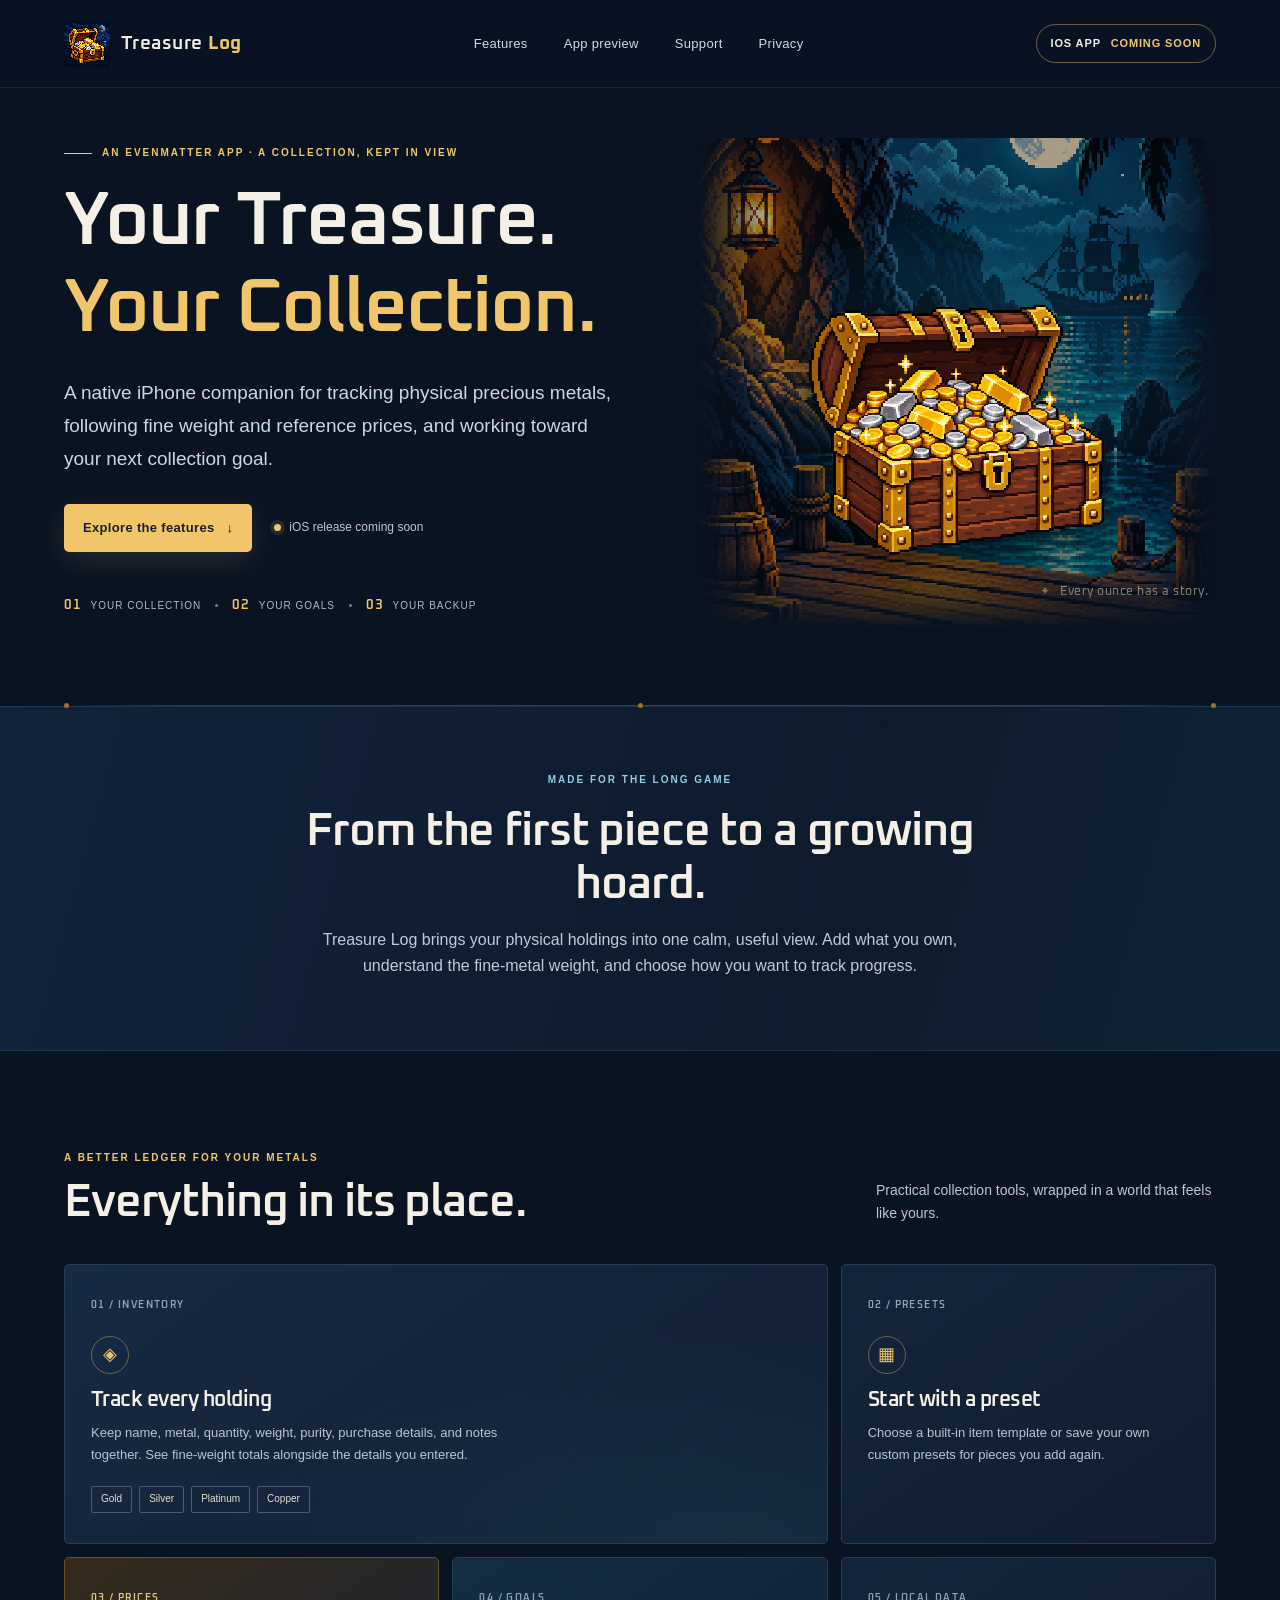
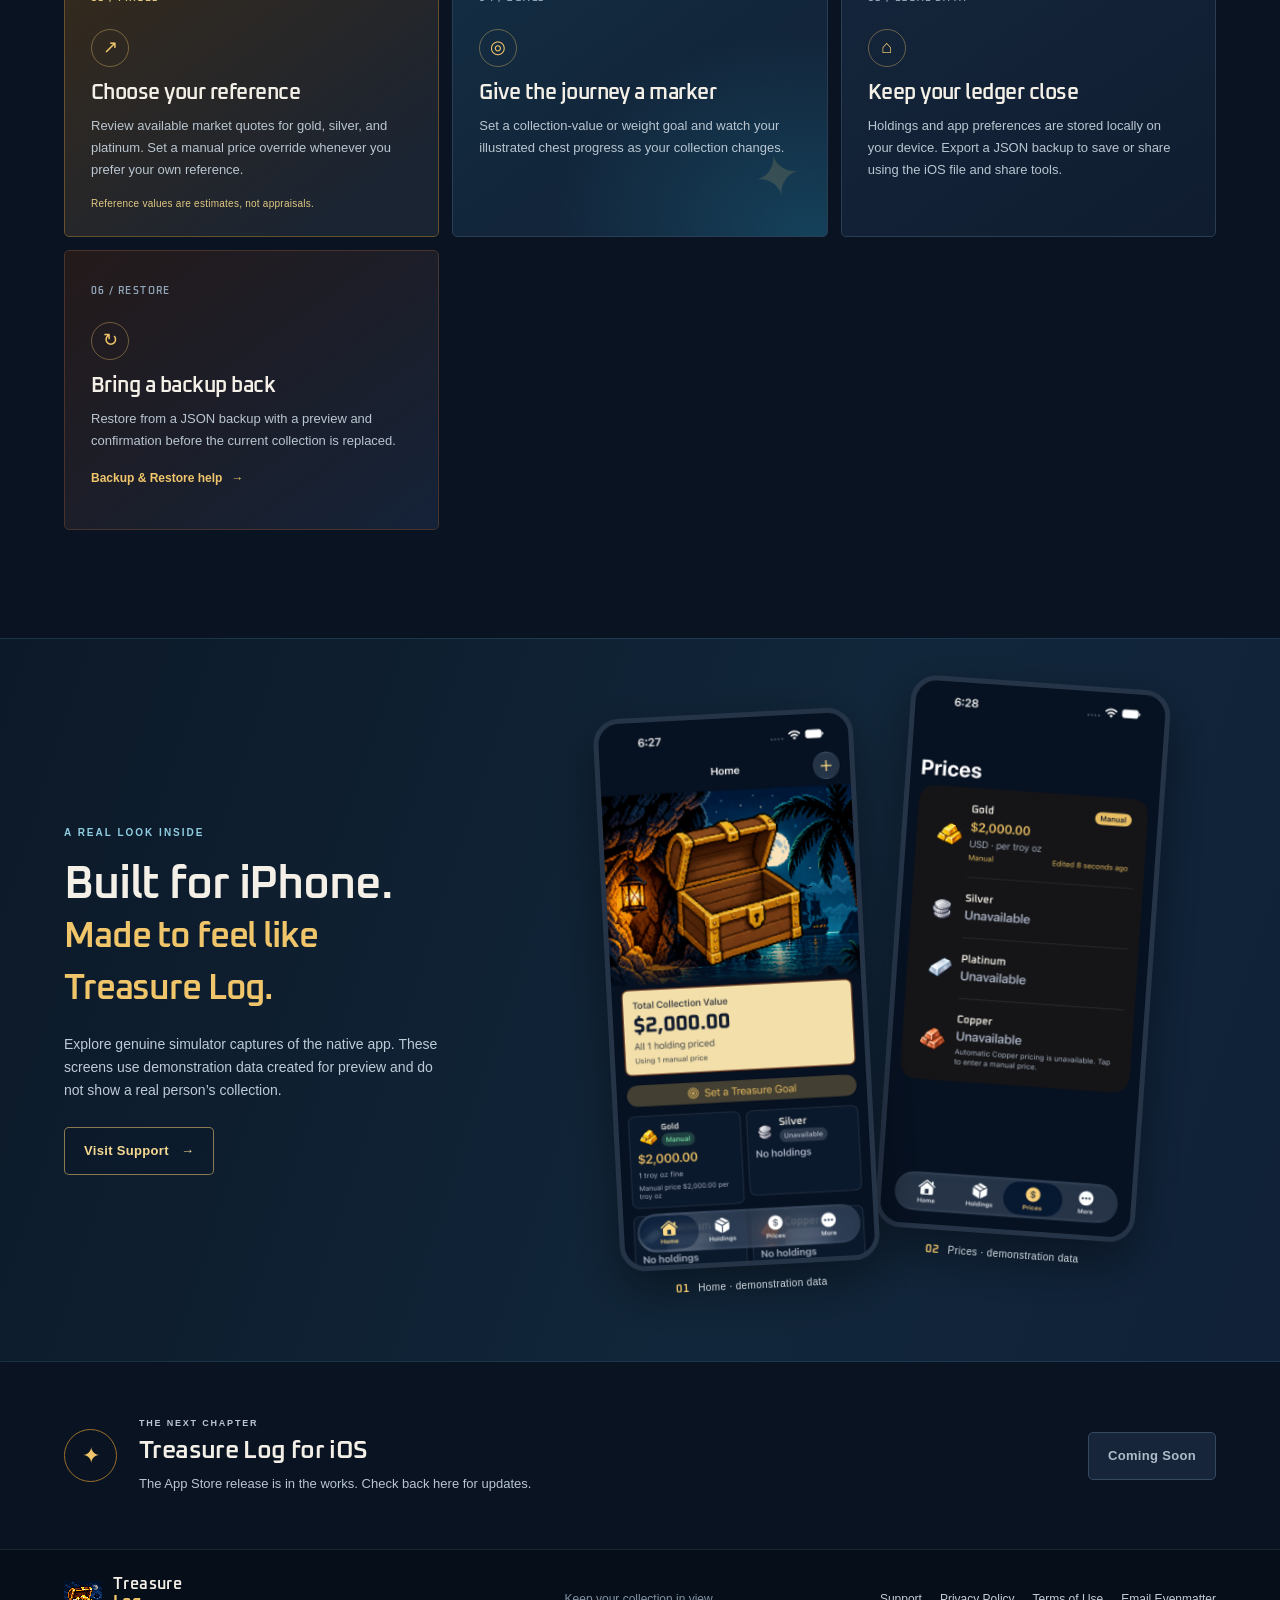
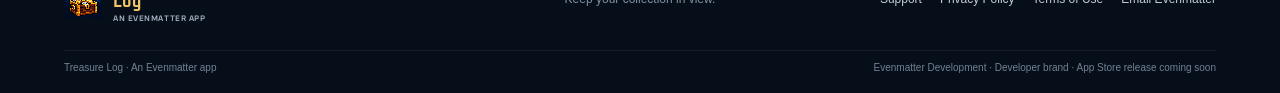
==== docs/index.html @ 1ab5347d "Initial Treasure Log website" ====
<!doctype html>
<html lang="en">
<head>
  <meta charset="utf-8">
  <meta name="viewport" content="width=device-width, initial-scale=1">
  <meta name="theme-color" content="#091322">
  <meta name="description" content="Treasure Log is an iOS collection tracker for physical precious metals, with fine-weight estimates, price references, collection goals, and JSON backup.">
  <title>Your Treasure. Your Collection. — Treasure Log</title>
  <link rel="icon" href="assets/brand/treasurelog-logo.png" type="image/png">
  <link rel="preload" href="assets/fonts/oxanium.ttf" as="font" type="font/ttf" crossorigin>
  <link rel="stylesheet" href="styles/site.css">
</head>
<body>
  <a class="skip-link" href="#main">Skip to content</a>
  <header class="site-header">
    <a class="brand" href="./" aria-label="Treasure Log home">
      <img src="assets/brand/treasurelog-logo.png" width="52" height="52" alt="">
      <span>Treasure <b>Log</b></span>
    </a>
    <nav class="main-nav" aria-label="Main navigation">
      <a href="#features">Features</a>
      <a href="#screenshots">App preview</a>
      <a href="support/">Support</a>
      <a href="privacy/">Privacy</a>
    </nav>
    <a class="nav-cta" href="#availability">iOS app <span>Coming Soon</span></a>
  </header>

  <main id="main">
    <section class="hero wrap">
      <div class="hero-copy">
        <p class="eyebrow"><span class="eyebrow-line"></span> An Evenmatter app · A collection, kept in view</p>
      <h1>Your Treasure.<br><em>Your Collection.</em></h1>
      <p class="hero-intro">A native iPhone companion for tracking physical precious metals, following fine weight and reference prices, and working toward your next collection goal.</p>
        <div class="hero-actions">
          <a class="button button-gold" href="#features">Explore the features <span aria-hidden="true">↓</span></a>
          <span class="coming-note"><span class="status-dot"></span> iOS release coming soon</span>
        </div>
        <div class="hero-proof" aria-label="Product summary">
          <span><b>01</b> Your collection</span><i></i><span><b>02</b> Your goals</span><i></i><span><b>03</b> Your backup</span>
        </div>
      </div>
      <div class="hero-scene" role="img" aria-label="Pixel-art moonlit cove with an open treasure chest">
        <div class="scene-glow"></div>
        <img class="cove-art" src="assets/brand/moonlit-cove.png" width="1024" height="1536" alt="">
        <img class="chest-art" src="assets/brand/treasure-chest.png" width="1536" height="1024" alt="">
        <div class="scene-caption"><span class="scene-caption-mark">✦</span> Every ounce has a story.</div>
      </div>
      <div class="hero-bottom-rule"><span></span><span></span><span></span></div>
    </section>

    <section class="intro-band">
      <div class="wrap intro-inner">
        <p class="eyebrow eyebrow-light">Made for the long game</p>
        <h2>From the first piece to a growing hoard.</h2>
        <p>Treasure Log brings your physical holdings into one calm, useful view. Add what you own, understand the fine-metal weight, and choose how you want to track progress.</p>
      </div>
    </section>

    <section class="features-section wrap section-pad" id="features">
      <div class="section-heading">
        <div><p class="eyebrow">A better ledger for your metals</p><h2>Everything in its place.</h2></div>
        <p>Practical collection tools, wrapped in a world that feels like yours.</p>
      </div>
      <div class="feature-grid">
        <article class="feature-card feature-card-large">
          <span class="feature-index">01 / INVENTORY</span><div class="feature-icon" aria-hidden="true">◈</div>
          <h3>Track every holding</h3><p>Keep name, metal, quantity, weight, purity, purchase details, and notes together. See fine-weight totals alongside the details you entered.</p>
          <div class="metal-chips" aria-label="Supported metals"><span>Gold</span><span>Silver</span><span>Platinum</span><span>Copper</span></div>
        </article>
        <article class="feature-card">
          <span class="feature-index">02 / PRESETS</span><div class="feature-icon" aria-hidden="true">▦</div>
          <h3>Start with a preset</h3><p>Choose a built-in item template or save your own custom presets for pieces you add again.</p>
        </article>
        <article class="feature-card feature-card-gold">
          <span class="feature-index">03 / PRICES</span><div class="feature-icon" aria-hidden="true">↗</div>
          <h3>Choose your reference</h3><p>Review available market quotes for gold, silver, and platinum. Set a manual price override whenever you prefer your own reference.</p>
          <span class="card-footnote">Reference values are estimates, not appraisals.</span>
        </article>
        <article class="feature-card feature-card-scene">
          <span class="feature-index">04 / GOALS</span><div class="feature-icon" aria-hidden="true">◎</div>
          <h3>Give the journey a marker</h3><p>Set a collection-value or weight goal and watch your illustrated chest progress as your collection changes.</p>
          <div class="mini-chest" aria-hidden="true">✦</div>
        </article>
        <article class="feature-card">
          <span class="feature-index">05 / LOCAL DATA</span><div class="feature-icon" aria-hidden="true">⌂</div>
          <h3>Keep your ledger close</h3><p>Holdings and app preferences are stored locally on your device. Export a JSON backup to save or share using the iOS file and share tools.</p>
        </article>
        <article class="feature-card feature-card-dark">
          <span class="feature-index">06 / RESTORE</span><div class="feature-icon" aria-hidden="true">↻</div>
          <h3>Bring a backup back</h3><p>Restore from a JSON backup with a preview and confirmation before the current collection is replaced.</p>
          <a class="text-link" href="support/#backup">Backup &amp; Restore help <span aria-hidden="true">→</span></a>
        </article>
      </div>
    </section>

    <section class="screens-section" id="screenshots">
      <div class="wrap screens-wrap">
        <div class="screens-copy">
          <p class="eyebrow eyebrow-light">A real look inside</p>
          <h2>Built for iPhone.<br><em>Made to feel like Treasure Log.</em></h2>
      <p>Explore genuine simulator captures of the native app. These screens use demonstration data created for preview and do not show a real person’s collection.</p>
          <a class="button button-outline" href="support/">Visit Support <span aria-hidden="true">→</span></a>
        </div>
        <div class="screens-gallery" aria-label="Native iPhone app screenshots">
          <figure class="phone-shot phone-shot-main"><img src="assets/screenshots/home-iphone.png" width="552" height="1200" loading="lazy" alt="Treasure Log iPhone Home screen with demonstration collection value, goal entry point, and metal summary"><figcaption><span>01</span> Home · demonstration data</figcaption></figure>
          <figure class="phone-shot phone-shot-side"><img src="assets/screenshots/prices-iphone.png" width="552" height="1200" loading="lazy" alt="Treasure Log iPhone Prices screen with demonstration market-price rows and manual price controls"><figcaption><span>02</span> Prices · demonstration data</figcaption></figure>
        </div>
      </div>
    </section>

    <section class="availability wrap" id="availability">
      <div class="availability-mark" aria-hidden="true">✦</div>
      <div><p class="eyebrow">The next chapter</p><h2>Treasure Log for iOS</h2><p>The App Store release is in the works. Check back here for updates.</p></div>
      <span class="button button-muted" aria-disabled="true">Coming Soon</span>
    </section>
  </main>

  <footer class="site-footer">
    <div class="wrap footer-main">
      <a class="brand footer-brand" href="./"><img src="assets/brand/treasurelog-logo.png" width="44" height="44" loading="lazy" alt=""><span>Treasure <b>Log</b><small>An Evenmatter app</small></span></a>
      <p>Keep your collection in view.</p>
      <nav aria-label="Footer navigation"><a href="support/">Support</a><a href="privacy/">Privacy Policy</a><a href="terms/">Terms of Use</a><a href="mailto:evenmatterdev@gmail.com">Email Evenmatter</a></nav>
    </div>
    <div class="wrap footer-legal"><span>Treasure Log · An Evenmatter app</span><span>Evenmatter Development · Developer brand · App Store release coming soon</span></div>
  </footer>
</body>
</html>
---- docs/styles/site.css ----
@font-face{font-family:Oxanium;src:url('../assets/fonts/oxanium.ttf') format('truetype');font-style:normal;font-weight:100 900;font-display:swap}
:root{color-scheme:dark;--night:#091322;--night-2:#0d1a2c;--panel:#122239;--panel-2:#162942;--line:#2c4057;--ink:#f4f0e7;--muted:#bcc7d2;--blue:#62b7d2;--gold:#f1c66b;--gold-deep:#9b702b;--mahogany:#713e2c;--paper:#f4edda;--paper-ink:#263244;--body:"Avenir Next",Avenir,"Segoe UI",sans-serif;--display:Oxanium,"Avenir Next",sans-serif;--max:1160px;--gutter:clamp(20px,5vw,64px)}
*{box-sizing:border-box}
html{scroll-behavior:smooth;scroll-padding-top:90px}
body{margin:0;background:var(--night);color:var(--ink);font:16px/1.65 var(--body);-webkit-font-smoothing:antialiased;text-rendering:optimizeLegibility}
img{display:block;max-width:100%;height:auto}
a{color:inherit;text-decoration:none}
a:hover{color:var(--gold)}
button,a,summary{-webkit-tap-highlight-color:transparent}
:focus-visible{outline:3px solid var(--gold);outline-offset:4px;border-radius:3px}
.skip-link{position:absolute;left:16px;top:-70px;z-index:30;background:var(--gold);color:var(--night);padding:10px 15px;font-weight:700}
.skip-link:focus{top:14px}
.wrap{width:min(var(--max),calc(100% - var(--gutter)*2));margin-inline:auto}
.site-header{height:88px;padding:0 var(--gutter);display:flex;align-items:center;justify-content:space-between;gap:26px;border-bottom:1px solid rgba(179,202,220,.1);position:relative;z-index:5;background:rgba(9,19,34,.94)}
.brand{display:inline-flex;align-items:center;gap:11px;font:600 19px/1 var(--display);letter-spacing:.025em;white-space:nowrap}
.brand img{width:46px;height:46px;object-fit:contain;image-rendering:pixelated;flex:none}
.brand b{color:var(--gold);font-weight:700}
.main-nav{display:flex;gap:clamp(16px,3vw,36px);align-items:center;color:#d1d9df;font-size:13px;letter-spacing:.025em}
.main-nav a{padding:8px 0;transition:color .2s}
.main-nav a[aria-current="page"]{color:var(--gold)}
.nav-cta{border:1px solid rgba(241,198,107,.42);border-radius:999px;padding:9px 14px;font-size:11px;font-weight:700;letter-spacing:.08em;text-transform:uppercase;white-space:nowrap}
.nav-cta span{color:var(--gold);margin-left:6px}
.hero{min-height:610px;display:grid;grid-template-columns:minmax(0,1fr) minmax(360px,.92fr);align-items:center;position:relative;padding-top:44px;padding-bottom:72px;gap:12px}
.hero-copy{position:relative;z-index:2;padding:14px 0 20px}
.eyebrow{display:flex;align-items:center;gap:10px;color:var(--gold);font-size:10px;font-weight:700;letter-spacing:.2em;line-height:1.4;text-transform:uppercase;margin:0 0 19px}
.eyebrow-line{height:1px;width:28px;background:var(--gold);display:inline-block}
h1,h2,h3,p{margin-top:0}
h1,h2,h3{font-family:var(--display);font-weight:600;line-height:1.15;letter-spacing:-.025em}
.hero h1{font-size:clamp(44px,6vw,76px);max-width:680px;margin:0 0 22px}
h1 em,h2 em{font-style:normal;color:var(--gold)}
.hero-intro{max-width:565px;color:#ced7df;font-size:clamp(16px,1.5vw,19px);line-height:1.75;margin-bottom:28px}
.hero-actions{display:flex;align-items:center;gap:22px;flex-wrap:wrap}
.button{min-height:48px;display:inline-flex;align-items:center;justify-content:center;gap:12px;border-radius:5px;padding:11px 19px;font-size:13px;font-weight:700;letter-spacing:.025em;transition:transform .2s,background .2s,border-color .2s}
.button:hover{transform:translateY(-2px)}
.button-gold{background:var(--gold);color:#182031;box-shadow:0 8px 30px rgba(241,198,107,.14)}
.button-gold:hover{color:#101a29;background:#ffda84}
.coming-note{display:inline-flex;align-items:center;gap:8px;font-size:12px;color:var(--muted)}
.status-dot{width:7px;height:7px;background:var(--gold);border-radius:50%;box-shadow:0 0 0 4px rgba(241,198,107,.12)}
.hero-proof{display:flex;align-items:center;gap:14px;margin-top:46px;color:#aebbc9;font-size:10px;letter-spacing:.1em;text-transform:uppercase}
.hero-proof b{font:600 13px var(--display);color:var(--gold);margin-right:5px}
.hero-proof i{width:3px;height:3px;border-radius:50%;background:#6f8295}
.hero-scene{height:490px;max-width:520px;width:100%;position:relative;justify-self:end;overflow:hidden;isolation:isolate;mask-image:linear-gradient(to bottom,black 86%,transparent 100%);-webkit-mask-image:linear-gradient(to bottom,black 86%,transparent 100%)}
.scene-glow{position:absolute;inset:7% -5% 0;z-index:-1;background:radial-gradient(ellipse at 54% 48%,rgba(27,106,142,.4),transparent 60%)}
.cove-art{position:absolute;inset:0;width:100%;height:100%;object-fit:cover;object-position:center 46%;opacity:.66;z-index:-2;image-rendering:pixelated;mask-image:linear-gradient(to right,transparent 0%,black 13%,black 88%,transparent 100%);-webkit-mask-image:linear-gradient(to right,transparent 0%,black 13%,black 88%,transparent 100%)}
.chest-art{position:absolute;width:min(84%,440px);height:auto;left:50%;top:52%;transform:translate(-50%,-38%);filter:drop-shadow(0 19px 26px rgba(0,0,0,.65));image-rendering:pixelated}
.scene-caption{position:absolute;bottom:28px;right:8px;color:#e6d7b8;font:500 12px var(--display);letter-spacing:.04em;text-shadow:0 2px 8px #06111f}
.scene-caption-mark{color:var(--gold);margin-right:7px}
.hero-bottom-rule{position:absolute;left:0;right:0;bottom:0;height:1px;display:flex;justify-content:space-between;background:linear-gradient(90deg,transparent,var(--line) 10%,var(--line) 90%,transparent)}
.hero-bottom-rule span{width:5px;height:5px;background:var(--gold-deep);border-radius:50%;transform:translateY(-2px)}
.intro-band{background:linear-gradient(105deg,#11223a,#0e1b2d 65%,#102336);border-block:1px solid rgba(98,183,210,.14);padding:66px 0 70px;text-align:center}
.intro-inner{max-width:760px}
.eyebrow-light{justify-content:center;color:#8fcde0}
.intro-band h2,.section-heading h2,.screens-copy h2,.availability h2,.support-bottom h2{font-size:clamp(29px,4vw,46px);margin:0 0 15px}
.intro-band p:last-child{color:#c0cbd5;max-width:690px;margin:0 auto;font-size:16px}
.section-pad{padding-top:100px;padding-bottom:108px}
.section-heading{display:flex;align-items:end;justify-content:space-between;gap:32px;margin-bottom:35px}
.section-heading .eyebrow{margin-bottom:12px}
.section-heading h2{margin:0}
.section-heading>p{max-width:340px;color:var(--muted);margin:0 0 4px;font-size:14px}
.feature-grid{display:grid;grid-template-columns:repeat(3,minmax(0,1fr));gap:13px}
.feature-card{min-height:280px;position:relative;padding:25px 26px 23px;background:linear-gradient(145deg,#14253b,#101d30);border:1px solid #2a3d53;border-radius:5px;overflow:hidden;transition:transform .2s,border-color .2s}
.feature-card:hover{transform:translateY(-3px);border-color:#54708a}
.feature-card-large{grid-column:span 2;min-height:280px;background:radial-gradient(ellipse at 90% 100%,rgba(45,113,135,.17),transparent 55%),linear-gradient(145deg,#172a43,#111e31)}
.feature-index{font:600 10px var(--display);letter-spacing:.14em;color:#90a4b7}
.feature-icon{width:38px;height:38px;display:grid;place-items:center;border:1px solid rgba(241,198,107,.38);border-radius:50%;color:var(--gold);font-size:18px;margin:19px 0 14px}
.feature-card h3{font-size:21px;margin:0 0 10px}
.feature-card p{color:#b9c6d1;font-size:13px;line-height:1.7;margin:0;max-width:460px}
.metal-chips{display:flex;gap:7px;flex-wrap:wrap;margin-top:20px}
.metal-chips span{font-size:10px;color:#e6dfd0;border:1px solid #475b70;border-radius:2px;padding:4px 9px}
.feature-card-gold{background:linear-gradient(145deg,#362a1b,#1b2432 82%);border-color:#66502d}
.feature-card-gold .feature-index,.feature-card-gold .card-footnote{color:#e2c883}
.card-footnote{display:block;font-size:10px;margin-top:15px;letter-spacing:.025em}
.feature-card-scene{background:radial-gradient(ellipse at 96% 100%,rgba(25,119,151,.38),transparent 52%),linear-gradient(145deg,#132d42,#122035)}
.mini-chest{position:absolute;right:25px;bottom:13px;color:rgba(241,198,107,.16);font-size:58px;transform:rotate(-12deg)}
.feature-card-dark{background:linear-gradient(145deg,#241a1a,#142238);border-color:#49332c}
.text-link{display:inline-flex;gap:9px;align-items:center;margin-top:17px;color:var(--gold);font-size:12px;font-weight:700}
.screens-section{overflow:hidden;background:linear-gradient(108deg,#0c1928,#11263a 60%,#102138);border-block:1px solid rgba(98,183,210,.14)}
.screens-wrap{min-height:560px;display:grid;grid-template-columns:.78fr 1.22fr;align-items:center;gap:45px;padding-top:70px;padding-bottom:70px}
.screens-copy{max-width:390px}
.screens-copy .eyebrow{justify-content:flex-start}
.screens-copy h2{margin-bottom:17px}
.screens-copy h2 em{font-size:.75em;line-height:1.5;display:inline-block}
.screens-copy>p:not(.eyebrow){color:#becbd6;font-size:14px;margin-bottom:25px}
.button-outline{border:1px solid rgba(241,198,107,.56);color:#f6d991;background:rgba(9,19,34,.18)}
.button-outline:hover{background:rgba(241,198,107,.1);color:white}
.screens-gallery{min-height:430px;display:flex;align-items:center;justify-content:center;gap:23px;position:relative;perspective:800px}
.phone-shot{width:min(43%,260px);margin:0;position:relative;filter:drop-shadow(0 20px 24px rgba(0,0,0,.4))}
.phone-shot img{width:100%;border:5px solid #263448;border-radius:26px;background:#101d30}
.phone-shot figcaption{margin-top:12px;text-align:center;color:#d1d8dd;font-size:10px;letter-spacing:.035em;white-space:nowrap}
.phone-shot figcaption span{color:var(--gold);font:600 11px var(--display);margin-right:6px}
.phone-shot-main{z-index:2;transform:rotate(-3deg) translateY(4px)}
.phone-shot-side{transform:rotate(4deg) translateY(-27px)}
.availability{display:flex;align-items:center;gap:22px;padding-block:55px}
.availability-mark{width:53px;height:53px;border-radius:50%;display:grid;place-items:center;border:1px solid var(--gold-deep);color:var(--gold);font-size:22px;flex:none}
.availability h2{font-size:25px;margin:0 0 7px}
.availability p{color:#b9c5d0;margin:0;font-size:13px}
.availability .eyebrow{margin:0 0 7px;font-size:9px}
.button-muted{margin-left:auto;background:#17253a;border:1px solid #344960;color:#aebbc8;cursor:default}
.site-footer{background:#060e19;border-top:1px solid rgba(179,202,220,.12)}
.footer-main{min-height:100px;display:grid;grid-template-columns:1fr 1fr 1fr;align-items:center;gap:20px}
.footer-brand{font-size:16px}.footer-brand img{width:38px;height:38px}.footer-brand span{display:flex;flex-direction:column;line-height:1.1}.footer-brand small{font:600 8px/1.3 Oxanium,sans-serif;letter-spacing:.07em;color:#a9b6c5;text-transform:uppercase;margin-top:3px}
.footer-main>p{margin:0;text-align:center;color:#8192a3;font-size:12px}
.footer-main nav{display:flex;flex-wrap:wrap;justify-content:flex-end;gap:12px 18px;font-size:12px;color:#c2ccd5}
.draft-mini{color:var(--gold);font-size:9px;text-transform:uppercase;letter-spacing:.08em;border:1px solid rgba(241,198,107,.32);border-radius:3px;padding:2px 4px;margin-left:3px}
.footer-legal{min-height:43px;padding-block:9px;border-top:1px solid rgba(179,202,220,.08);display:flex;justify-content:space-between;gap:16px;color:#718195;font-size:10px}
/* Inner pages */
.inner-page{background:radial-gradient(ellipse at 80% 10%,rgba(22,78,105,.22),transparent 35%),var(--night)}
.inner-main{padding-bottom:95px}
.breadcrumb{display:flex;align-items:center;gap:10px;padding-top:26px;font-size:11px;color:#8294a7}
.breadcrumb a{color:#d5dce2}
.page-hero{padding:71px 0 50px;max-width:770px}
.page-hero .eyebrow{margin-bottom:20px}
.page-hero h1{font-size:clamp(44px,7vw,70px);margin:0 0 15px}
.page-lede{font-size:18px;color:#c5d0d9;max-width:620px;margin:0;line-height:1.7}
.support-contact{display:grid;grid-template-columns:58px minmax(0,1fr) minmax(240px,.8fr);align-items:center;gap:23px;background:linear-gradient(110deg,#162941,#112033);border:1px solid #34495e;border-left:3px solid var(--gold-deep);padding:26px 29px;margin-bottom:74px}
.contact-star{width:45px;height:45px;border-radius:50%;display:grid;place-items:center;border:1px solid rgba(241,198,107,.45);color:var(--gold);font-size:19px}
.support-contact .eyebrow{margin-bottom:5px;font-size:9px}
.support-contact h2{font-size:23px;margin:0 0 5px}
.support-contact p:last-child{font-size:12px;color:#b9c5d0;margin:0;max-width:470px}
.contact-email{padding:13px 15px;background:#0a1422;border:1px solid #9b702b;display:flex;flex-direction:column;gap:4px;overflow-wrap:anywhere}
.email-link{color:var(--gold);font-weight:700;text-decoration:underline;text-underline-offset:3px;overflow-wrap:anywhere}
.contact-label{font-size:9px;letter-spacing:.08em;text-transform:uppercase;color:#d4b46e}
.contact-email strong{font:600 13px var(--display);color:#f5e7c5}
.faq-section{display:grid;grid-template-columns:.72fr 1.28fr;gap:65px}
.faq-heading{position:sticky;top:30px;align-self:start}
.faq-heading h2{font-size:31px;margin:0 0 13px}
.faq-heading>p:last-child{color:#b7c4d0;font-size:13px;max-width:290px}
.faq-list{border-top:1px solid var(--line)}
.faq-item{border-bottom:1px solid var(--line)}
.faq-item summary{list-style:none;cursor:pointer;display:grid;grid-template-columns:42px 1fr 20px;gap:12px;align-items:center;padding:20px 0;font:600 17px/1.4 var(--display)}
.faq-item summary::-webkit-details-marker{display:none}
.faq-number{font:600 11px var(--display);color:#dfb84f}
.faq-plus{position:relative;width:18px;height:18px}
.faq-plus:before,.faq-plus:after{content:"";position:absolute;left:2px;top:8px;width:14px;height:1px;background:var(--gold)}
.faq-plus:after{transform:rotate(90deg);transition:transform .2s}
.faq-item[open] .faq-plus:after{transform:rotate(0)}
.faq-answer{padding:0 34px 20px 54px;color:#bdc9d3;font-size:13px;line-height:1.8}
.faq-answer p{margin:0}
.support-bottom{margin-top:86px;padding:37px 42px;background:linear-gradient(105deg,#10263a,#142239 70%,#291f19);border:1px solid #35485c;display:flex;align-items:center;gap:25px}
.support-bottom h2{font-size:27px;max-width:540px;margin-bottom:9px}
.support-bottom p:last-child{font-size:13px;color:#bdc9d3;margin:0}
.support-bottom .eyebrow{margin-bottom:10px}
.support-bottom .button-muted{white-space:normal;text-align:center;max-width:190px;line-height:1.4;padding:10px 14px}
/* Privacy draft */
.privacy-hero{padding-bottom:36px}
.draft-banner{display:flex;gap:16px;align-items:flex-start;padding:17px 19px;margin-bottom:24px;border:1px solid #977333;background:rgba(81,58,24,.36);color:#f1dfb7}
.draft-icon{width:25px;height:25px;display:grid;place-items:center;border:1px solid var(--gold);border-radius:50%;font:700 13px var(--display);flex:none}
.draft-banner strong{font:600 14px var(--display)}
.draft-banner p{color:#dfd0b5;font-size:12px;margin:3px 0 0}
.policy-paper{max-width:850px;margin:0 auto;background:var(--paper);color:var(--paper-ink);padding:clamp(24px,6vw,62px);border-radius:4px;box-shadow:0 22px 70px rgba(0,0,0,.22);font-size:15px;line-height:1.8}
.policy-paper p{margin-bottom:17px}
.policy-meta{padding-bottom:19px;border-bottom:1px solid #c9bea6;color:#4b5662;font-size:13px}
.policy-paper h2{font-size:20px;color:#14243a;margin:32px 0 9px;letter-spacing:-.01em}
.policy-paper code{overflow-wrap:anywhere;font-size:.9em;background:#e6ddca;padding:2px 4px;border-radius:3px}
.policy-review-list{margin-top:32px;padding:20px 23px;border:1px solid #a4772d;background:#fff5dc}
.policy-review-list>strong{font-family:var(--display);color:#50381d}
.policy-review-list ul{margin:10px 0 0;padding-left:21px}
.policy-review-list li{margin:6px 0;font-size:13px}
@media(max-width:900px){
 .site-header{height:78px;gap:13px}.main-nav{gap:17px;font-size:12px}.nav-cta{font-size:10px;padding:8px 10px}.brand{font-size:16px}.brand img{width:40px;height:40px}
 .hero{min-height:590px;grid-template-columns:minmax(0,1fr) minmax(270px,.8fr);gap:0}.hero-scene{height:420px}.hero h1{font-size:clamp(42px,6.4vw,61px)}.hero-proof{gap:9px;font-size:9px}
 .feature-card{padding:22px 21px}.screens-wrap{grid-template-columns:.8fr 1.2fr;gap:25px}.screens-gallery{gap:13px}.phone-shot{width:45%}.support-contact{grid-template-columns:48px 1fr}.contact-email{grid-column:2}.faq-section{gap:38px}
}
@media(max-width:680px){
 html{scroll-padding-top:76px}.site-header{height:auto;min-height:70px;padding:10px var(--gutter);display:grid;grid-template-columns:1fr auto;gap:8px 12px}.brand{font-size:16px}.brand img{width:38px;height:38px}.main-nav{grid-column:1/-1;grid-row:2;order:3;justify-content:space-between;gap:8px;border-top:1px solid rgba(179,202,220,.1);padding-top:7px;font-size:11px}.main-nav a{padding:5px 0}.nav-cta{grid-column:2;grid-row:1;font-size:9px;padding:7px 8px}.nav-cta span{margin-left:3px}
 .hero{display:flex;flex-direction:column;align-items:stretch;min-height:unset;padding-top:56px;padding-bottom:28px;gap:5px}.hero-copy{padding:0}.hero h1{font-size:clamp(43px,12vw,62px);max-width:570px}.hero-intro{font-size:16px;line-height:1.65}.hero-actions{gap:13px}.hero-proof{margin-top:27px;flex-wrap:wrap}.hero-scene{align-self:center;justify-self:center;width:min(100%,430px);height:390px;margin-top:5px}.chest-art{width:84%;top:50%}.scene-caption{right:17px}.hero-bottom-rule{bottom:0}
 .intro-band{padding:52px 0}.intro-band h2,.section-heading h2,.screens-copy h2{font-size:32px}.intro-band p:last-child{font-size:14px}
 .section-pad{padding-top:68px;padding-bottom:73px}.section-heading{display:block;margin-bottom:25px}.section-heading>p{margin-top:12px;font-size:13px}.feature-grid{grid-template-columns:1fr;gap:10px}.feature-card,.feature-card-large{grid-column:auto;min-height:auto;padding:22px 22px 24px}.feature-card p{max-width:580px}.feature-card-large{min-height:250px}
 .screens-wrap{display:flex;flex-direction:column;align-items:stretch;gap:20px;padding-top:56px;padding-bottom:43px}.screens-copy{max-width:540px}.screens-copy h2{font-size:31px}.screens-gallery{min-height:360px;gap:12px}.phone-shot{width:min(43%,220px)}.phone-shot img{border-width:4px;border-radius:20px}.phone-shot figcaption{font-size:9px}.phone-shot-main{transform:rotate(-2deg)}.phone-shot-side{transform:rotate(3deg) translateY(-18px)}
 .availability{padding-block:37px;gap:14px;flex-wrap:wrap}.availability-mark{width:43px;height:43px}.availability>div:nth-child(2){flex:1;min-width:180px}.availability h2{font-size:21px}.availability p{font-size:12px}.availability .button-muted{margin-left:57px;min-height:40px;padding:8px 15px}
 .footer-main{grid-template-columns:1fr auto;padding-block:20px;gap:13px}.footer-main>p{display:none}.footer-main nav{gap:14px;font-size:11px;flex-wrap:wrap}.footer-legal{font-size:9px;flex-wrap:wrap;min-height:unset}
 .inner-main{padding-bottom:65px}.breadcrumb{padding-top:19px}.page-hero{padding:51px 0 34px}.page-hero h1{font-size:clamp(42px,12vw,58px)}.page-lede{font-size:16px}.support-contact{grid-template-columns:40px 1fr;gap:14px;padding:20px;margin-bottom:52px}.contact-star{width:37px;height:37px}.support-contact h2{font-size:21px}.contact-email{grid-column:1/-1}.faq-section{display:block}.faq-heading{position:static;margin-bottom:24px}.faq-heading h2{font-size:28px}.faq-item summary{grid-template-columns:30px 1fr 18px;gap:8px;font-size:15px;padding:17px 0}.faq-answer{padding-left:38px;padding-right:12px}.support-bottom{display:block;margin-top:57px;padding:27px 24px}.support-bottom h2{font-size:24px}.support-bottom .button-muted{margin:20px 0 0;max-width:none;width:100%}
 .privacy-hero{padding-bottom:28px}.draft-banner{padding:14px;gap:11px}.draft-banner strong{font-size:13px}.draft-banner p{font-size:11px}.policy-paper{padding:24px 20px;font-size:14px;line-height:1.78}.policy-paper h2{font-size:18px;margin-top:27px}.policy-review-list{padding:16px}.policy-review-list li{font-size:12px}
}
@media(max-width:360px){
 .contact-email{padding-inline:10px}
 .site-header{padding-inline:14px}.brand{font-size:14px;gap:8px}.brand img{width:34px;height:34px}.nav-cta{font-size:8px;padding:6px}.main-nav{font-size:10px}.wrap{width:calc(100% - 32px)}.hero h1{font-size:42px}.hero-proof{font-size:8px;gap:7px}.button{font-size:12px;padding-inline:14px}.phone-shot figcaption{white-space:normal}.footer-main nav{gap:9px;font-size:10px}
}
@media(prefers-reduced-motion:reduce){html{scroll-behavior:auto}*,*::before,*::after{transition-duration:.01ms!important;animation-duration:.01ms!important;animation-iteration-count:1!important}}
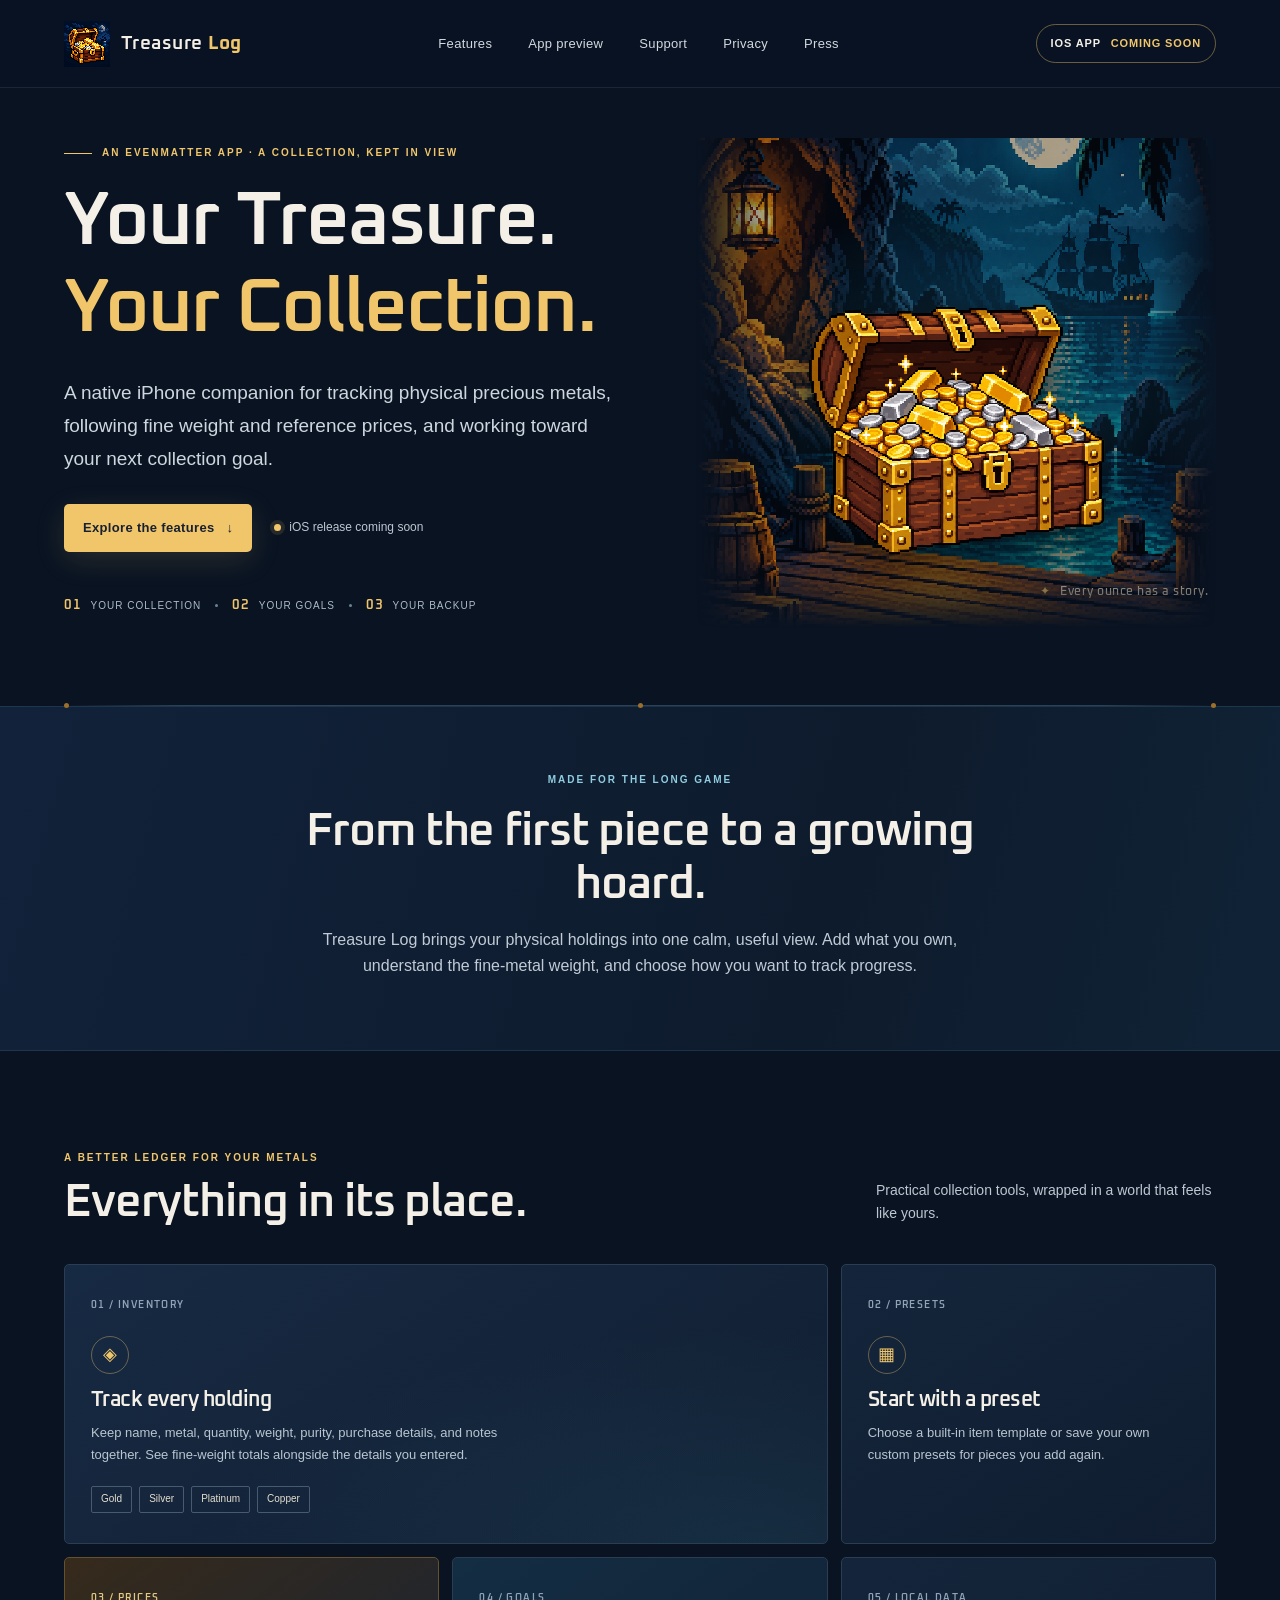
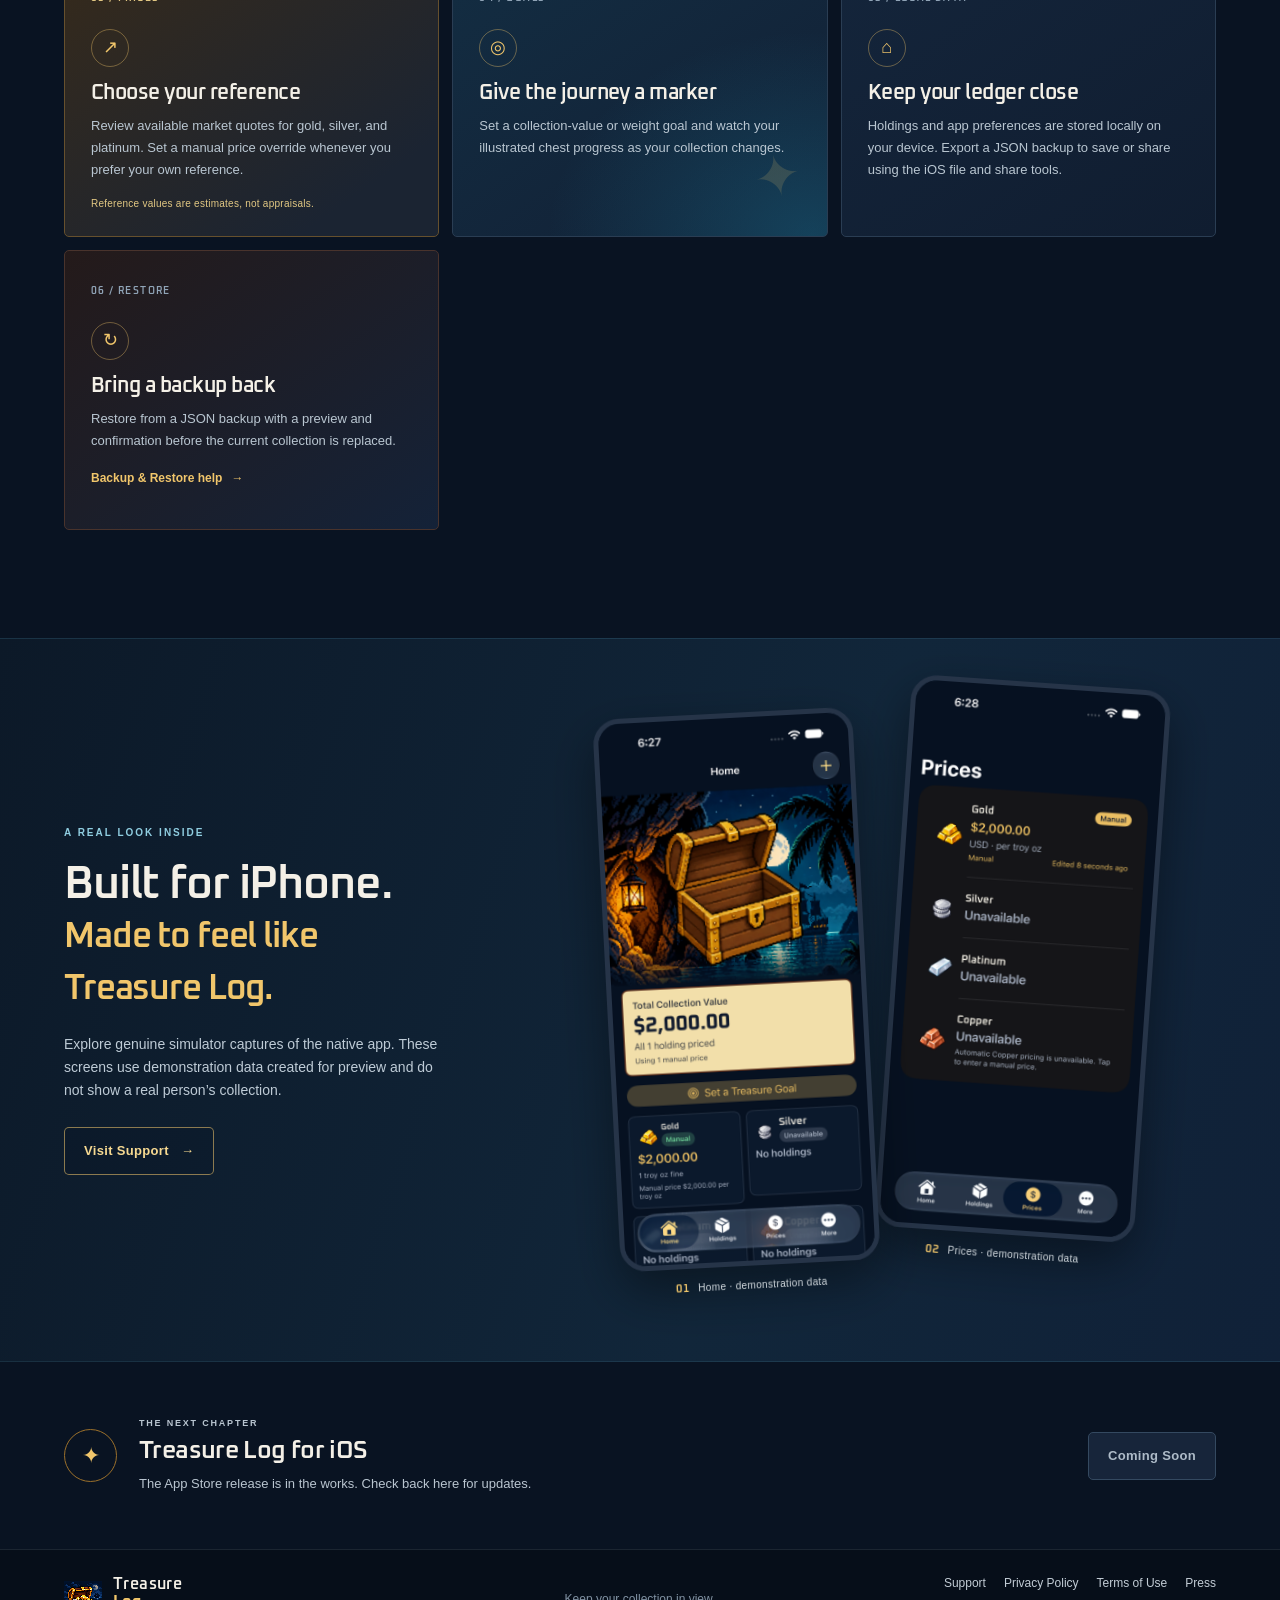
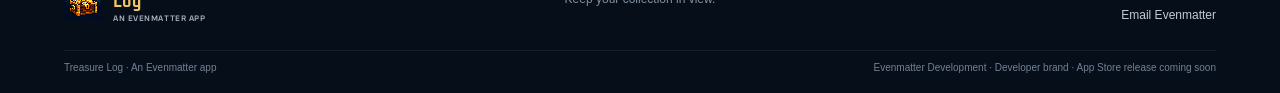
==== commit a98db15e: "Publish Treasure Log press kit and update Copper disclosures" ====
--- a/docs/index.html
+++ b/docs/index.html
@@ -22,6 +22,7 @@
       <a href="#screenshots">App preview</a>
       <a href="support/">Support</a>
       <a href="privacy/">Privacy</a>
+      <a href="press/">Press</a>
     </nav>
     <a class="nav-cta" href="#availability">iOS app <span>Coming Soon</span></a>
   </header>
@@ -120,7 +121,7 @@
     <div class="wrap footer-main">
       <a class="brand footer-brand" href="./"><img src="assets/brand/treasurelog-logo.png" width="44" height="44" loading="lazy" alt=""><span>Treasure <b>Log</b><small>An Evenmatter app</small></span></a>
       <p>Keep your collection in view.</p>
-      <nav aria-label="Footer navigation"><a href="support/">Support</a><a href="privacy/">Privacy Policy</a><a href="terms/">Terms of Use</a><a href="mailto:evenmatterdev@gmail.com">Email Evenmatter</a></nav>
+      <nav aria-label="Footer navigation"><a href="support/">Support</a><a href="privacy/">Privacy Policy</a><a href="terms/">Terms of Use</a><a href="press/">Press</a><a href="mailto:evenmatterdev@gmail.com">Email Evenmatter</a></nav>
     </div>
     <div class="wrap footer-legal"><span>Treasure Log · An Evenmatter app</span><span>Evenmatter Development · Developer brand · App Store release coming soon</span></div>
   </footer>
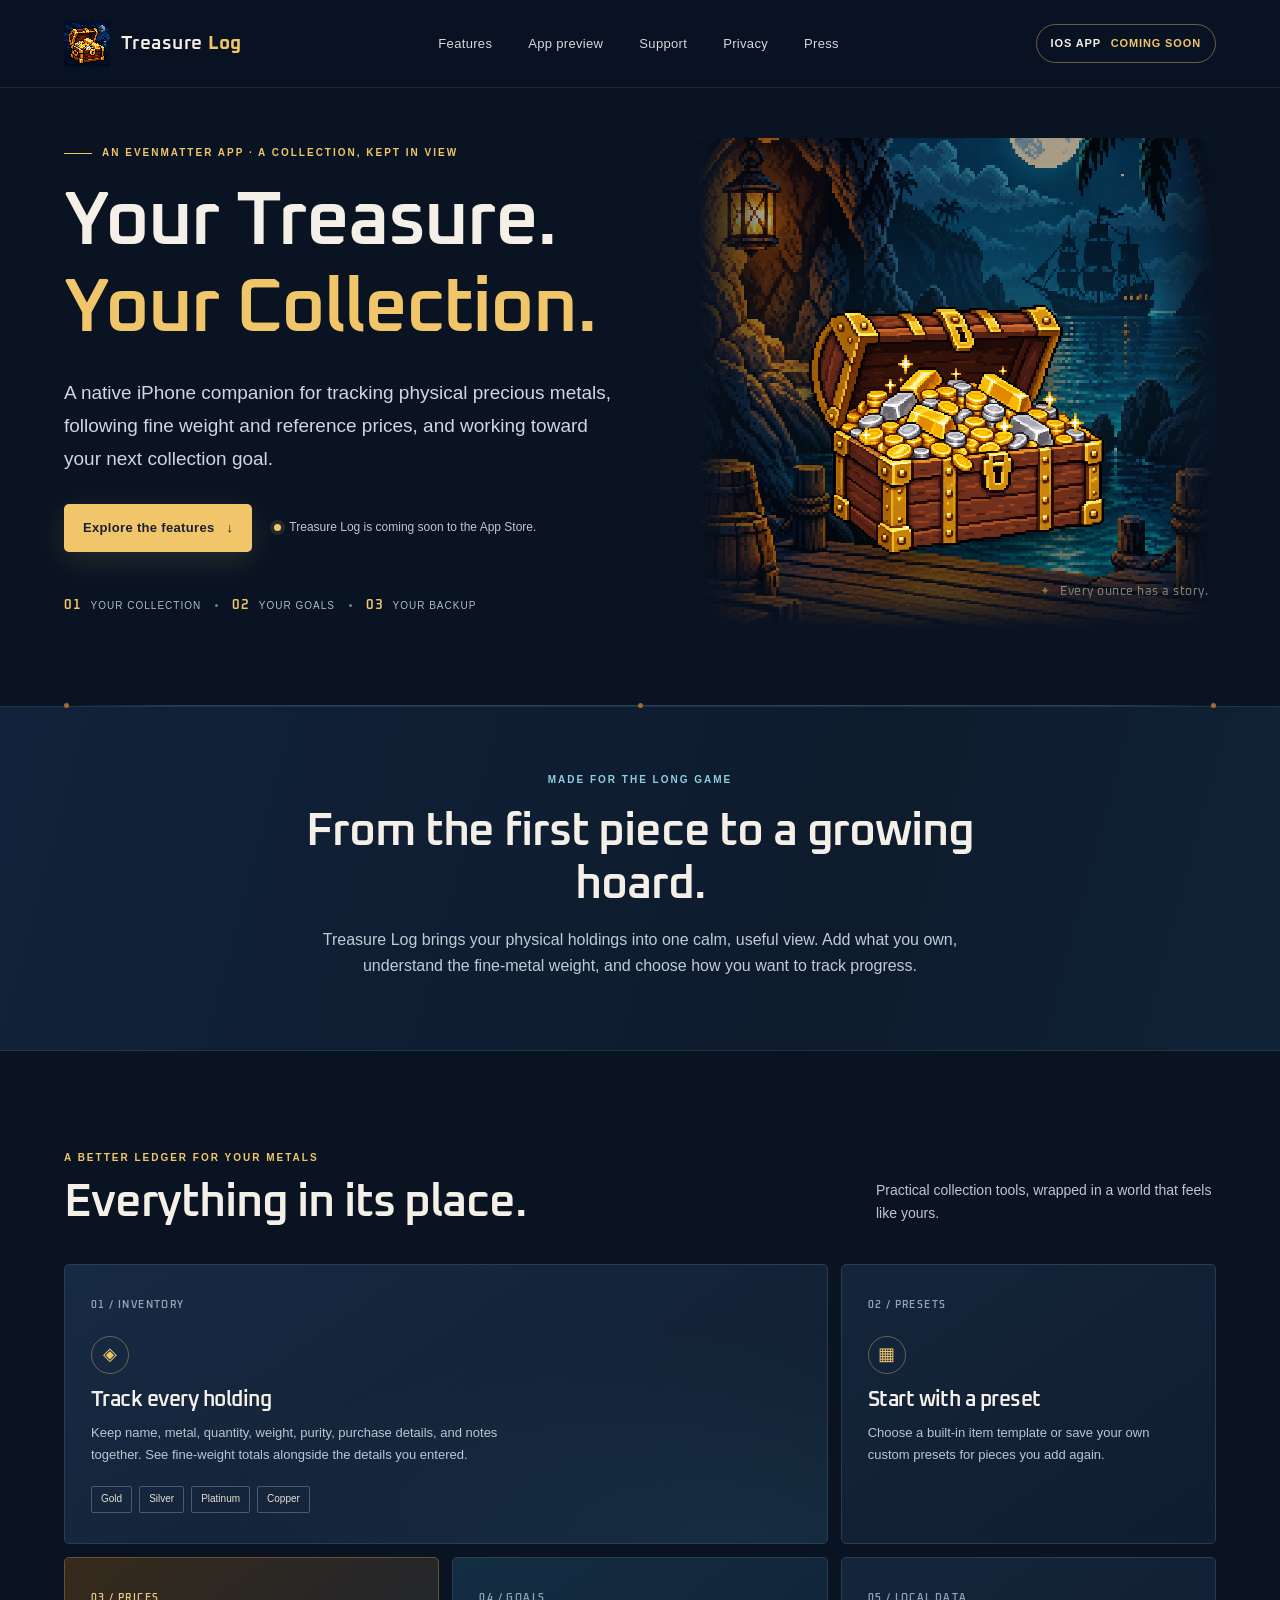
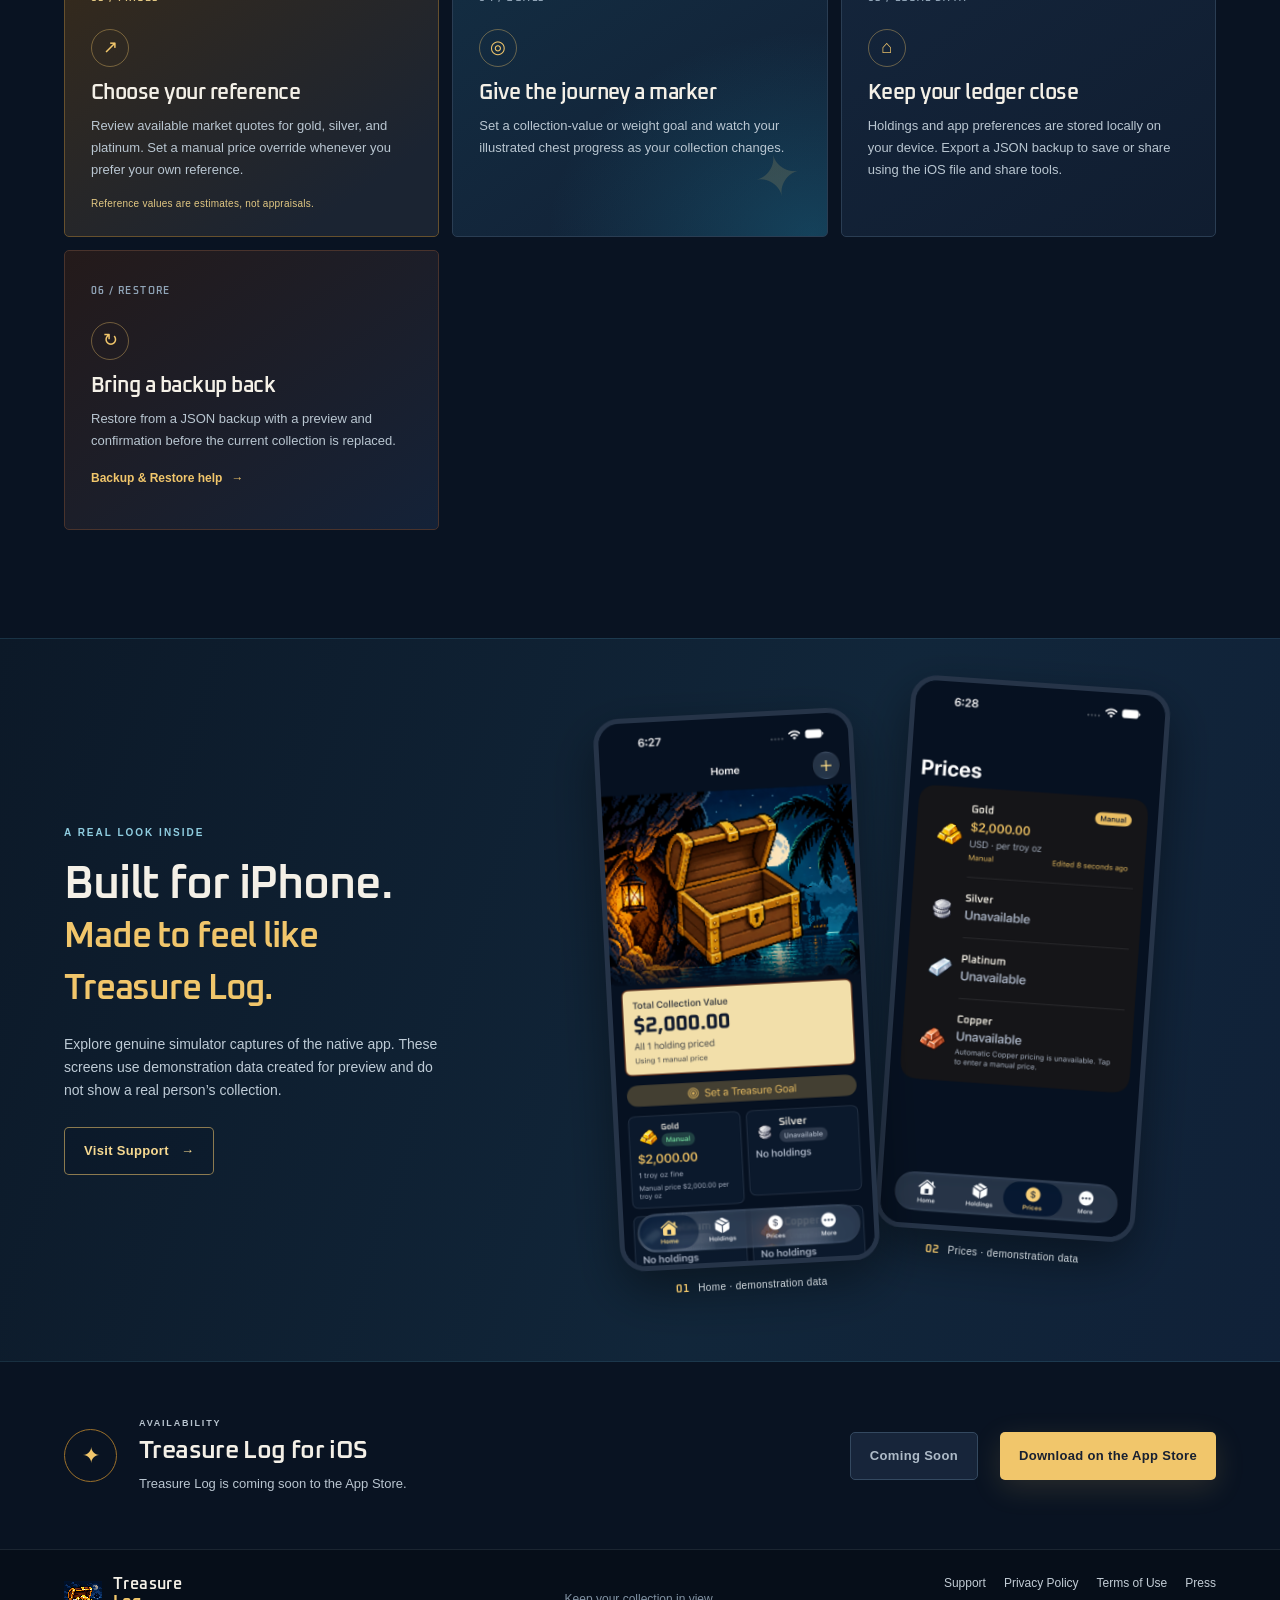
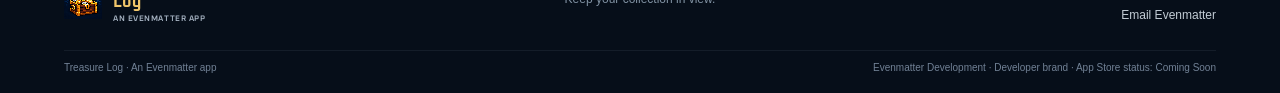
==== commit c2c07cc2: "Prepare Treasure Log website for App Store launch" ====
--- a/docs/index.html
+++ b/docs/index.html
@@ -9,6 +9,7 @@
   <link rel="icon" href="assets/brand/treasurelog-logo.png" type="image/png">
   <link rel="preload" href="assets/fonts/oxanium.ttf" as="font" type="font/ttf" crossorigin>
   <link rel="stylesheet" href="styles/site.css">
+  <script src="assets/js/launch-status.js" defer></script>
 </head>
 <body>
   <a class="skip-link" href="#main">Skip to content</a>
@@ -24,7 +25,7 @@
       <a href="privacy/">Privacy</a>
       <a href="press/">Press</a>
     </nav>
-    <a class="nav-cta" href="#availability">iOS app <span>Coming Soon</span></a>
+    <a class="nav-cta" href="#availability" data-store-cta data-fallback-href="#availability">iOS app <span data-launch-status>Coming Soon</span></a>
   </header>
 
   <main id="main">
@@ -35,7 +36,7 @@
       <p class="hero-intro">A native iPhone companion for tracking physical precious metals, following fine weight and reference prices, and working toward your next collection goal.</p>
         <div class="hero-actions">
           <a class="button button-gold" href="#features">Explore the features <span aria-hidden="true">↓</span></a>
-          <span class="coming-note"><span class="status-dot"></span> iOS release coming soon</span>
+          <span class="coming-note"><span class="status-dot"></span> <span data-availability-message>Treasure Log is coming soon to the App Store.</span></span>
         </div>
         <div class="hero-proof" aria-label="Product summary">
           <span><b>01</b> Your collection</span><i></i><span><b>02</b> Your goals</span><i></i><span><b>03</b> Your backup</span>
@@ -112,8 +113,8 @@
 
     <section class="availability wrap" id="availability">
       <div class="availability-mark" aria-hidden="true">✦</div>
-      <div><p class="eyebrow">The next chapter</p><h2>Treasure Log for iOS</h2><p>The App Store release is in the works. Check back here for updates.</p></div>
-      <span class="button button-muted" aria-disabled="true">Coming Soon</span>
+      <div><p class="eyebrow">Availability</p><h2>Treasure Log for iOS</h2><p data-availability-message>Treasure Log is coming soon to the App Store.</p><p class="release-date" data-release-date hidden></p></div>
+      <span class="button button-muted" data-coming-soon>Coming Soon</span><a class="button button-gold" data-app-store-link hidden>Download on the App Store</a>
     </section>
   </main>
 
@@ -123,7 +124,7 @@
       <p>Keep your collection in view.</p>
       <nav aria-label="Footer navigation"><a href="support/">Support</a><a href="privacy/">Privacy Policy</a><a href="terms/">Terms of Use</a><a href="press/">Press</a><a href="mailto:evenmatterdev@gmail.com">Email Evenmatter</a></nav>
     </div>
-    <div class="wrap footer-legal"><span>Treasure Log · An Evenmatter app</span><span>Evenmatter Development · Developer brand · App Store release coming soon</span></div>
+    <div class="wrap footer-legal"><span>Treasure Log · An Evenmatter app</span><span>Evenmatter Development · Developer brand · App Store status: <span data-launch-status>Coming Soon</span></span></div>
   </footer>
 </body>
 </html>
